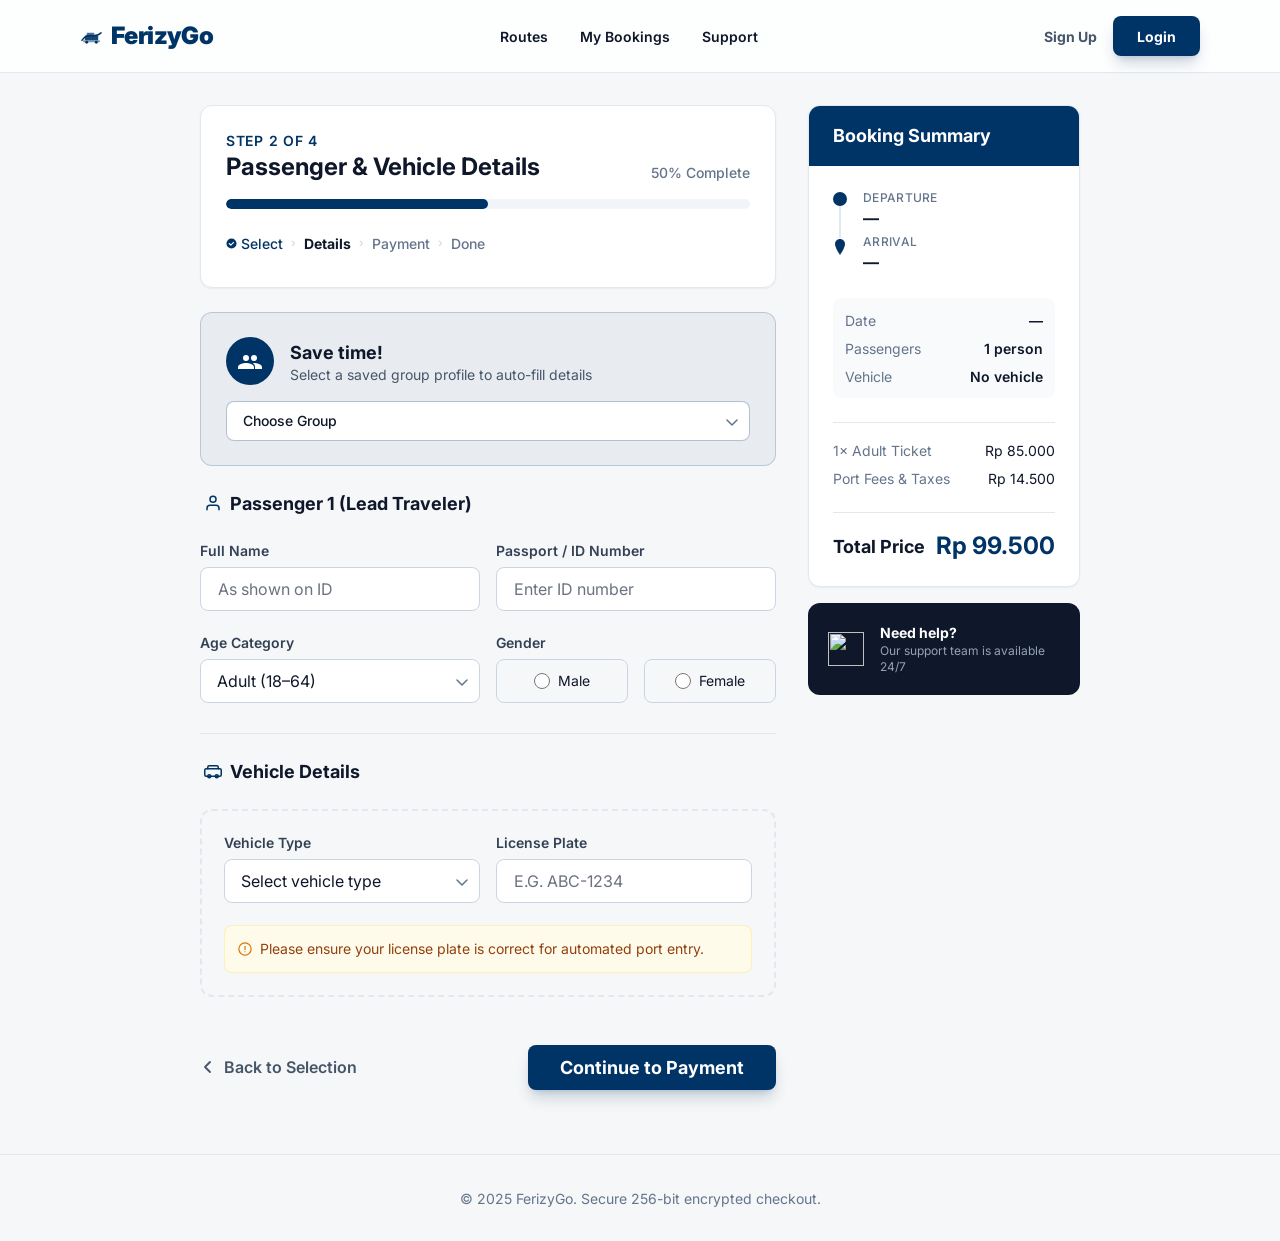
==== checkout.html @ 1c974bdd "update schedule page" ====
<!DOCTYPE html>
<html lang="en">
<head>
  <meta charset="UTF-8" />
  <meta name="viewport" content="width=device-width, initial-scale=1.0" />
  <title>Passenger & Vehicle Details — FerizyGo</title>
  <link href="https://fonts.googleapis.com/css2?family=Inter:wght@400;500;600;700;800;900&display=swap" rel="stylesheet" />
  <link rel="stylesheet" href="landing.css" />
  <link rel="stylesheet" href="checkout.css" />
</head>
<body class="co-body">

  <!-- ── Success overlay ──────────────────────────────────── -->
  <div class="co-success" id="successOverlay" hidden>
    <div class="co-success-content">
      <div class="co-success-icon">
        <svg width="36" height="36" viewBox="0 0 36 36" fill="none">
          <path d="M9 18l6 6 12-12" stroke="#16a34a" stroke-width="3" stroke-linecap="round" stroke-linejoin="round"/>
        </svg>
      </div>
      <h2 class="co-success-title">Details Saved!</h2>
      <p class="co-success-sub">Your passenger and vehicle details have been confirmed. Proceeding to payment...</p>
      <a href="landing.html" class="co-success-btn">Back to Home</a>
    </div>
  </div>

  <!-- ── Header ───────────────────────────────────────────── -->
  <header class="lp-header">
    <div class="lp-header-inner">
      <a href="landing.html" class="lp-logo">
        <svg width="23" height="25" viewBox="0 0 48 48" fill="none">
          <path d="M4 32 Q12 20 24 22 Q36 24 44 16" stroke="#003366" stroke-width="3" stroke-linecap="round" fill="none"/>
          <rect x="10" y="22" width="28" height="10" rx="2" fill="#003366" opacity="0.9"/>
          <rect x="14" y="16" width="16" height="8" rx="2" fill="#003366" opacity="0.7"/>
          <rect x="6" y="32" width="36" height="4" rx="2" fill="#003366" opacity="0.5"/>
          <circle cx="14" cy="36" r="3" fill="#003366"/>
          <circle cx="34" cy="36" r="3" fill="#003366"/>
        </svg>
        <span class="lp-logo-text">FerizyGo</span>
      </a>
      <nav>
        <ul class="lp-nav">
          <li><a href="#">Routes</a></li>
          <li><a href="#">My Bookings</a></li>
          <li><a href="#">Support</a></li>
        </ul>
      </nav>
      <div class="lp-header-actions">
        <a href="sign-up.html" class="lp-btn-ghost">Sign Up</a>
        <a href="sign-in.html" class="lp-btn-navy">Login</a>
      </div>
    </div>
  </header>

  <!-- ── Main ─────────────────────────────────────────────── -->
  <main class="co-main">
    <div class="co-grid">

      <!-- ── Left column ──────────────────────────────────── -->
      <div class="co-col-left">

        <!-- Progress tracker -->
        <div class="co-card">
          <div class="co-progress-head">
            <div>
              <div class="co-step-label">Step 2 of 4</div>
              <div class="co-step-title">Passenger &amp; Vehicle Details</div>
            </div>
            <div class="co-pct-label">50% Complete</div>
          </div>
          <div class="co-progress-bar">
            <div class="co-progress-fill"></div>
          </div>
          <div class="co-breadcrumbs">
            <span class="co-crumb-done">
              <svg viewBox="0 0 12 12" fill="none"><circle cx="6" cy="6" r="5.5" fill="#003366"/><path d="M3.5 6l1.8 1.8 3-3" stroke="white" stroke-width="1.2" stroke-linecap="round" stroke-linejoin="round"/></svg>
              Select
            </span>
            <span class="co-crumb-sep">›</span>
            <span class="co-crumb-active">Details</span>
            <span class="co-crumb-sep">›</span>
            <span class="co-crumb">Payment</span>
            <span class="co-crumb-sep">›</span>
            <span class="co-crumb">Done</span>
          </div>
        </div>

        <!-- Group profile shortcut -->
        <div class="co-group-card">
          <div class="co-group-header">
            <div class="co-group-icon">
              <svg width="24" height="16" viewBox="0 0 24 16" fill="none">
                <path d="M16 2a3 3 0 11-.001 6.001A3 3 0 0116 2zm-8 0a3 3 0 110 6 3 3 0 010-6zm0 8c-2.67 0-8 1.34-8 4v2h16v-2c0-2.66-5.33-4-8-4zm8 0c-.33 0-.71.02-1.12.07C16.12 11.28 17 12.26 17 14v2h7v-2c0-2.66-5.33-4-8-4z" fill="white"/>
              </svg>
            </div>
            <div>
              <div class="co-group-text-title">Save time!</div>
              <div class="co-group-text-sub">Select a saved group profile to auto-fill details</div>
            </div>
          </div>
          <div class="co-select-wrap">
            <select class="co-select" id="groupProfile">
              <option value="">Choose Group</option>
              <option value="family">Family Trip</option>
              <option value="business">Business Group</option>
            </select>
            <span class="co-select-arrow">
              <svg width="12" height="8" viewBox="0 0 12 8" fill="none"><path d="M1 1l5 5 5-5" stroke="#64748b" stroke-width="1.5" stroke-linecap="round" stroke-linejoin="round"/></svg>
            </span>
          </div>
        </div>

        <!-- Passenger form -->
        <div style="display:flex;flex-direction:column;gap:24px;">

          <!-- Section header -->
          <div class="co-section-head">
            <svg width="18" height="18" viewBox="0 0 24 24" fill="none" stroke="#003366" stroke-width="2" stroke-linecap="round" stroke-linejoin="round">
              <path d="M20 21v-2a4 4 0 00-4-4H8a4 4 0 00-4 4v2"/><circle cx="12" cy="7" r="4"/>
            </svg>
            <span class="co-section-title">Passenger 1 (Lead Traveler)</span>
          </div>

          <!-- Passenger fields 2-col -->
          <div class="co-field-grid">

            <div class="co-field">
              <label class="co-label" for="fullName">Full Name</label>
              <input type="text" id="fullName" class="co-input" placeholder="As shown on ID" autocomplete="name" />
              <span class="co-error" id="fullNameError"></span>
            </div>

            <div class="co-field">
              <label class="co-label" for="idNumber">Passport / ID Number</label>
              <input type="text" id="idNumber" class="co-input" placeholder="Enter ID number" autocomplete="off" />
              <span class="co-error" id="idNumberError"></span>
            </div>

            <div class="co-field">
              <label class="co-label" for="ageCategory">Age Category</label>
              <div class="co-select-wrap">
                <select id="ageCategory" class="co-input-select">
                  <option value="adult">Adult (18–64)</option>
                  <option value="senior">Senior (65+)</option>
                  <option value="child">Child (3–17)</option>
                  <option value="infant">Infant (0–2)</option>
                </select>
                <span class="co-select-arrow">
                  <svg width="12" height="8" viewBox="0 0 12 8" fill="none"><path d="M1 1l5 5 5-5" stroke="#64748b" stroke-width="1.5" stroke-linecap="round" stroke-linejoin="round"/></svg>
                </span>
              </div>
            </div>

            <div class="co-field">
              <label class="co-label">Gender</label>
              <div class="co-gender-opts" id="genderOpts">
                <label class="co-gender-opt">
                  <input type="radio" name="gender" value="male" />
                  Male
                </label>
                <label class="co-gender-opt">
                  <input type="radio" name="gender" value="female" />
                  Female
                </label>
              </div>
              <span class="co-error" id="genderError"></span>
            </div>

          </div>

          <!-- Separator -->
          <div class="co-separator"></div>

          <!-- Vehicle section header -->
          <div class="co-section-head">
            <svg width="18" height="16" viewBox="0 0 24 20" fill="none" stroke="#003366" stroke-width="2" stroke-linecap="round" stroke-linejoin="round">
              <rect x="1" y="7" width="22" height="10" rx="2"/><path d="M5 7V5a2 2 0 012-2h10a2 2 0 012 2v2"/><circle cx="7" cy="17" r="2"/><circle cx="17" cy="17" r="2"/>
            </svg>
            <span class="co-section-title">Vehicle Details</span>
          </div>

          <!-- Vehicle fields -->
          <div class="co-vehicle-box">
            <div class="co-field-grid">

              <div class="co-field">
                <label class="co-label" for="vehicleType">Vehicle Type</label>
                <div class="co-select-wrap">
                  <select id="vehicleType" class="co-input-select">
                    <option value="">Select vehicle type</option>
                    <option value="motorcycle">Motorcycle</option>
                    <option value="car">Standard Car (up to 5m)</option>
                    <option value="suv">Large Car / SUV (5–7m)</option>
                    <option value="bus">Bus / Minibus</option>
                    <option value="truck">Truck / Heavy Vehicle</option>
                  </select>
                  <span class="co-select-arrow">
                    <svg width="12" height="8" viewBox="0 0 12 8" fill="none"><path d="M1 1l5 5 5-5" stroke="#64748b" stroke-width="1.5" stroke-linecap="round" stroke-linejoin="round"/></svg>
                  </span>
                </div>
                <span class="co-error" id="vehicleTypeError"></span>
              </div>

              <div class="co-field">
                <label class="co-label" for="licensePlate">License Plate</label>
                <input type="text" id="licensePlate" class="co-input" placeholder="e.g. ABC-1234" autocomplete="off" style="text-transform:uppercase;" />
                <span class="co-error" id="licensePlateError"></span>
              </div>

            </div>

            <!-- Warning -->
            <div class="co-warning">
              <svg width="14" height="14" viewBox="0 0 16 16" fill="none">
                <circle cx="8" cy="8" r="7" stroke="#d97706" stroke-width="1.4"/>
                <path d="M8 5v3.5" stroke="#d97706" stroke-width="1.4" stroke-linecap="round"/>
                <circle cx="8" cy="11" r="0.6" fill="#d97706"/>
              </svg>
              Please ensure your license plate is correct for automated port entry.
            </div>
          </div>

        </div><!-- /passenger form -->

        <!-- Navigation -->
        <div class="co-form-nav">
          <button class="co-btn-back" onclick="history.back()">
            <svg width="16" height="16" viewBox="0 0 16 16" fill="none"><path d="M10 3L5 8l5 5" stroke="currentColor" stroke-width="1.8" stroke-linecap="round" stroke-linejoin="round"/></svg>
            Back to Selection
          </button>
          <button class="co-btn-continue" id="continueBtn">
            <span class="co-btn-text">Continue to Payment</span>
            <span class="co-btn-loader" hidden>
              <svg width="20" height="20" viewBox="0 0 20 20" fill="none">
                <circle cx="10" cy="10" r="8" stroke="rgba(255,255,255,0.4)" stroke-width="2.5"/>
                <path d="M10 2a8 8 0 018 8" stroke="white" stroke-width="2.5" stroke-linecap="round"/>
              </svg>
            </span>
          </button>
        </div>

      </div><!-- /co-col-left -->

      <!-- ── Right column — sidebar ────────────────────────── -->
      <div class="co-col-right">
        <div class="co-sidebar">

          <!-- Booking summary card -->
          <div class="co-summary-card">
            <div class="co-summary-header">
              <div class="co-summary-header-title">Booking Summary</div>
            </div>
            <div class="co-summary-body">

              <!-- Route -->
              <div class="co-route">
                <div class="co-route-icons">
                  <div class="co-route-dot"></div>
                  <div class="co-route-line"></div>
                  <div class="co-route-pin">
                    <svg width="12" height="16" viewBox="0 0 12 16" fill="none"><path d="M6 0C3.24 0 1 2.24 1 5c0 3.75 5 11 5 11s5-7.25 5-11c0-2.76-2.24-5-5-5z" fill="#003366"/></svg>
                  </div>
                </div>
                <div class="co-route-labels">
                  <div>
                    <div class="co-route-sub">Departure</div>
                    <div class="co-route-port" id="summaryFrom">—</div>
                  </div>
                  <div>
                    <div class="co-route-sub">Arrival</div>
                    <div class="co-route-port" id="summaryTo">—</div>
                  </div>
                </div>
              </div>

              <!-- Trip info box -->
              <div class="co-trip-box">
                <div class="co-trip-row">
                  <span class="co-trip-key">Date</span>
                  <span class="co-trip-val" id="summaryDate">—</span>
                </div>
                <div class="co-trip-row">
                  <span class="co-trip-key">Passengers</span>
                  <span class="co-trip-val" id="summaryPassengers">—</span>
                </div>
                <div class="co-trip-row">
                  <span class="co-trip-key">Vehicle</span>
                  <span class="co-trip-val" id="summaryVehicle">—</span>
                </div>
              </div>

              <!-- Price breakdown -->
              <div class="co-price-list">
                <div class="co-price-row">
                  <span class="co-price-label" id="pricePassengerLabel">1× Adult Ticket</span>
                  <span class="co-price-val" id="pricePassenger">Rp 0</span>
                </div>
                <div class="co-price-row" id="priceVehicleRow">
                  <span class="co-price-label" id="priceVehicleLabel">1× Vehicle</span>
                  <span class="co-price-val" id="priceVehicle">Rp 0</span>
                </div>
                <div class="co-price-row">
                  <span class="co-price-label">Port Fees &amp; Taxes</span>
                  <span class="co-price-val" id="priceFees">Rp 0</span>
                </div>
              </div>

              <!-- Total -->
              <div class="co-total-row">
                <span class="co-total-label">Total Price</span>
                <span class="co-total-val" id="priceTotal">Rp 0</span>
              </div>

            </div>
          </div>

          <!-- Help card -->
          <div class="co-help-card">
            <div class="co-help-icon">
              <img src="https://www.figma.com/api/mcp/asset/12f66d35-cb3d-4887-a9d9-c16580f88f17" alt="" />
            </div>
            <div>
              <div class="co-help-title">Need help?</div>
              <div class="co-help-sub">Our support team is available 24/7</div>
            </div>
          </div>

        </div>
      </div><!-- /co-col-right -->

    </div><!-- /co-grid -->
  </main>

  <!-- ── Footer ───────────────────────────────────────────── -->
  <footer class="co-footer">
    © 2025 FerizyGo. Secure 256-bit encrypted checkout.
  </footer>

  <script src="checkout.js"></script>
</body>
</html>
---- landing.css ----
/* ── Landing Page Styles ─────────────────────────────────── */
/* Uses lp- prefix to avoid conflicts with styles.css        */

:root {
  --lp-navy:       #003366;
  --lp-dark:       #0f172a;
  --lp-mid:        #1e293b;
  --lp-text:       #0f172a;
  --lp-muted:      #64748b;
  --lp-light:      #cbd5e1;
  --lp-slate:      #475569;
  --lp-accent:     #60a5fa;
  --lp-bg:         #f5f7fa;
  --lp-card-bg:    #f8fafc;
  --lp-border:     #e2e8f0;
  --lp-border-lt:  #f1f5f9;
  --lp-r-sm:       8px;
  --lp-r-md:       12px;
  --lp-r-lg:       16px;
}

*, *::before, *::after { box-sizing: border-box; margin: 0; padding: 0; }

.lp-body {
  font-family: 'Inter', 'Segoe UI', system-ui, sans-serif;
  background: var(--lp-bg);
  color: var(--lp-text);
  line-height: 1.5;
}

/* ── Header ──────────────────────────────────────────────── */
.lp-header {
  position: sticky;
  top: 0;
  z-index: 50;
  backdrop-filter: blur(6px);
  -webkit-backdrop-filter: blur(6px);
  background: rgba(255, 255, 255, 0.82);
  border-bottom: 1px solid var(--lp-border);
  padding: 16px 80px;
}

.lp-header-inner {
  max-width: 1280px;
  margin: 0 auto;
  display: flex;
  align-items: center;
  justify-content: space-between;
}

.lp-logo {
  display: flex;
  align-items: center;
  gap: 8px;
  text-decoration: none;
}

.lp-logo-text {
  font-size: 1.5rem;
  font-weight: 900;
  color: var(--lp-navy);
  letter-spacing: -0.6px;
}

.lp-nav {
  display: flex;
  gap: 32px;
  list-style: none;
}

.lp-nav a {
  font-size: 0.875rem;
  font-weight: 600;
  color: var(--lp-text);
  text-decoration: none;
  transition: color 0.2s;
}

.lp-nav a:hover { color: var(--lp-navy); }

.lp-header-actions {
  display: flex;
  align-items: center;
  gap: 16px;
}

.lp-btn-ghost {
  font-size: 0.875rem;
  font-weight: 700;
  color: var(--lp-slate);
  text-decoration: none;
  background: none;
  border: none;
  cursor: pointer;
  padding: 0;
  font-family: inherit;
}

.lp-btn-navy {
  background: var(--lp-navy);
  color: white;
  font-size: 0.875rem;
  font-weight: 700;
  padding: 9.5px 24px;
  border-radius: var(--lp-r-sm);
  text-decoration: none;
  border: none;
  cursor: pointer;
  font-family: inherit;
  box-shadow: 0 10px 15px -3px rgba(0,51,102,0.2), 0 4px 6px -4px rgba(0,51,102,0.2);
  transition: opacity 0.2s;
}

.lp-btn-navy:hover { opacity: 0.9; }

/* ── Hero ────────────────────────────────────────────────── */
.lp-hero {
  position: relative;
  height: 600px;
  display: flex;
  align-items: center;
  justify-content: center;
  overflow: hidden;
}

.lp-hero-bg {
  position: absolute;
  inset: 0;
  background-size: cover;
  background-position: center 30%;
}

.lp-hero-overlay {
  position: absolute;
  inset: 0;
  background: linear-gradient(to bottom, rgba(0,51,102,0.4), rgba(0,0,0,0.62));
}

.lp-hero-content {
  position: relative;
  z-index: 1;
  text-align: center;
  max-width: 896px;
  padding: 0 24px;
  display: flex;
  flex-direction: column;
  align-items: center;
  gap: 24px;
}

.lp-hero-title {
  font-size: 4.5rem;
  font-weight: 900;
  color: white;
  letter-spacing: -1.8px;
  line-height: 1;
}

.lp-hero-title .lp-accent { color: var(--lp-accent); }

.lp-hero-sub {
  font-size: 1.25rem;
  font-weight: 500;
  color: #e2e8f0;
  line-height: 1.4;
  max-width: 672px;
}

/* ── Booking Widget ──────────────────────────────────────── */
.lp-booking-section {
  position: relative;
  z-index: 20;
  margin-top: -96px;
  padding: 0 64px;
}

.lp-booking-card {
  background: white;
  border: 1px solid var(--lp-border-lt);
  border-radius: var(--lp-r-lg);
  box-shadow: 0 25px 50px -12px rgba(0,0,0,0.25);
  padding: 33px;
  max-width: 1152px;
  margin: 0 auto;
}

.lp-booking-fields {
  display: grid;
  grid-template-columns: repeat(5, 1fr);
  gap: 16px;
  align-items: end;
}

.lp-bfield-label {
  display: flex;
  align-items: center;
  gap: 4px;
  margin-bottom: 8px;
  color: var(--lp-muted);
}

.lp-bfield-label span {
  font-size: 0.75rem;
  font-weight: 700;
  letter-spacing: 0.6px;
  text-transform: uppercase;
}

.lp-bfield-wrap { position: relative; }

.lp-bfield-select,
.lp-bfield-date {
  width: 100%;
  height: 48px;
  padding: 0 36px 0 12px;
  background: var(--lp-card-bg);
  border: 1px solid var(--lp-border);
  border-radius: var(--lp-r-md);
  font-size: 0.875rem;
  font-weight: 500;
  font-family: inherit;
  color: var(--lp-text);
  appearance: none;
  -webkit-appearance: none;
  cursor: pointer;
  outline: none;
  transition: border-color 0.2s, box-shadow 0.2s;
}

.lp-bfield-date {
  padding-right: 12px;
}

.lp-bfield-select:focus,
.lp-bfield-date:focus {
  border-color: var(--lp-navy);
  box-shadow: 0 0 0 3px rgba(0,51,102,0.1);
}

.lp-bfield-arrow {
  position: absolute;
  right: 10px;
  top: 50%;
  transform: translateY(-50%);
  pointer-events: none;
  color: var(--lp-muted);
  display: flex;
}

.lp-bfield-col-btn {
  display: flex;
  flex-direction: column;
  justify-content: flex-end;
}

.lp-search-btn {
  width: 100%;
  height: 48px;
  background: var(--lp-navy);
  color: white;
  font-size: 1rem;
  font-weight: 700;
  font-family: inherit;
  border: none;
  border-radius: var(--lp-r-md);
  cursor: pointer;
  display: flex;
  align-items: center;
  justify-content: center;
  gap: 8px;
  box-shadow: 0 10px 15px -3px rgba(0,51,102,0.2), 0 4px 6px -4px rgba(0,51,102,0.2);
  transition: opacity 0.2s;
}

.lp-search-btn:hover { opacity: 0.9; }

.lp-vehicle-row {
  border-top: 1px solid var(--lp-border-lt);
  margin-top: 16px;
  padding-top: 17px;
  display: flex;
  align-items: center;
  gap: 24px;
  flex-wrap: wrap;
}

.lp-vehicle-chk {
  display: flex;
  align-items: center;
  gap: 8px;
  cursor: pointer;
  font-size: 0.875rem;
  font-weight: 500;
  color: var(--lp-slate);
  user-select: none;
}

.lp-vehicle-chk input[type="checkbox"] {
  width: 16px; height: 16px;
  border: 1px solid #cbd5e1;
  border-radius: 4px;
  cursor: pointer;
  accent-color: var(--lp-navy);
}

.lp-vehicle-types {
  display: flex;
  gap: 16px;
}

.lp-vtype {
  display: flex;
  align-items: center;
  gap: 4px;
  font-size: 0.75rem;
  color: #94a3b8;
  cursor: pointer;
  padding: 2px 0;
}

.lp-vtype input[type="radio"] { accent-color: var(--lp-navy); }

/* ── Features ────────────────────────────────────────────── */
.lp-features {
  padding: 80px 24px;
  padding-top: 140px;
  background: var(--lp-bg);
}

.lp-features-inner {
  max-width: 1280px;
  margin: 0 auto;
  display: grid;
  grid-template-columns: repeat(3, 1fr);
  gap: 48px;
}

.lp-feature {
  display: flex;
  flex-direction: column;
  align-items: center;
  gap: 16px;
  text-align: center;
}

.lp-feature-icon {
  width: 64px; height: 64px;
  background: #eff6ff;
  border-radius: 50%;
  display: flex;
  align-items: center;
  justify-content: center;
  flex-shrink: 0;
  color: var(--lp-navy);
}

.lp-feature-title {
  font-size: 1.25rem;
  font-weight: 700;
  color: var(--lp-text);
}

.lp-feature-desc {
  font-size: 1rem;
  color: var(--lp-muted);
  line-height: 1.625;
  max-width: 380px;
}

/* ── Popular Routes ──────────────────────────────────────── */
.lp-routes {
  padding: 0 24px 96px;
  background: var(--lp-bg);
}

.lp-routes-inner {
  max-width: 1280px;
  margin: 0 auto;
}

.lp-section-head {
  display: flex;
  align-items: flex-end;
  justify-content: space-between;
  margin-bottom: 40px;
}

.lp-section-title {
  font-size: 1.875rem;
  font-weight: 900;
  color: var(--lp-text);
  letter-spacing: -0.75px;
  margin-bottom: 8px;
}

.lp-section-sub {
  font-size: 1rem;
  color: var(--lp-muted);
}

.lp-view-all {
  font-size: 0.875rem;
  font-weight: 700;
  color: var(--lp-navy);
  text-decoration: none;
  display: flex;
  align-items: center;
  gap: 4px;
  white-space: nowrap;
  margin-bottom: 2px;
}

.lp-routes-grid {
  display: grid;
  grid-template-columns: repeat(4, 1fr);
  gap: 24px;
}

.lp-route-card {
  cursor: pointer;
  text-decoration: none;
  color: inherit;
  display: block;
}

.lp-route-card:hover .lp-route-img img {
  transform: scale(1.04);
}

.lp-route-img {
  position: relative;
  height: 256px;
  border-radius: var(--lp-r-lg);
  overflow: hidden;
  margin-bottom: 16px;
}

.lp-route-img img {
  width: 100%;
  height: 113%;
  object-fit: cover;
  object-position: center;
  margin-top: -6.5%;
  display: block;
  transition: transform 0.3s ease;
}

.lp-route-badge {
  position: absolute;
  top: 16px; left: 16px;
  background: rgba(255, 255, 255, 0.9);
  backdrop-filter: blur(4px);
  -webkit-backdrop-filter: blur(4px);
  padding: 4px 12px;
  border-radius: 9999px;
  font-size: 0.75rem;
  font-weight: 700;
  color: var(--lp-navy);
  white-space: nowrap;
}

.lp-route-name {
  font-size: 1.125rem;
  font-weight: 700;
  color: var(--lp-text);
  margin-bottom: 4px;
}

.lp-route-meta {
  font-size: 0.875rem;
  color: var(--lp-muted);
}

/* ── Footer ──────────────────────────────────────────────── */
.lp-footer {
  background: var(--lp-dark);
  border-top: 1px solid var(--lp-mid);
  padding: 49px 24px 0;
}

.lp-footer-inner {
  max-width: 1280px;
  margin: 0 auto;
  display: grid;
  grid-template-columns: repeat(4, 1fr);
  gap: 36px;
  padding-bottom: 48px;
}

.lp-footer-brand { }

.lp-footer-logo {
  display: flex;
  align-items: center;
  gap: 8px;
  margin-bottom: 15px;
  text-decoration: none;
}

.lp-footer-logo-text {
  font-size: 1.5rem;
  font-weight: 900;
  color: #f8fafc;
  letter-spacing: -0.6px;
}

.lp-footer-desc {
  font-size: 0.875rem;
  color: var(--lp-light);
  line-height: 1.625;
}

.lp-footer-col-title {
  font-size: 1rem;
  font-weight: 700;
  color: white;
  margin-bottom: 16px;
}

.lp-footer-links {
  list-style: none;
  display: flex;
  flex-direction: column;
  gap: 8px;
}

.lp-footer-links a {
  font-size: 0.875rem;
  color: var(--lp-light);
  text-decoration: none;
  transition: color 0.2s;
}

.lp-footer-links a:hover { color: white; }

.lp-newsletter-sub {
  font-size: 0.75rem;
  color: var(--lp-light);
  margin-bottom: 16px;
  line-height: 1.3;
}

.lp-newsletter-form {
  display: flex;
  gap: 8px;
}

.lp-newsletter-input {
  flex: 1;
  height: 40px;
  padding: 0 16px;
  background: var(--lp-mid);
  border: none;
  border-radius: var(--lp-r-sm);
  font-size: 0.875rem;
  font-family: inherit;
  color: #9ca3af;
  outline: none;
}

.lp-newsletter-input::placeholder { color: #6b7280; }

.lp-newsletter-btn {
  height: 40px;
  padding: 0 16px;
  background: var(--lp-navy);
  color: white;
  font-size: 0.875rem;
  font-weight: 700;
  font-family: inherit;
  border: none;
  border-radius: var(--lp-r-sm);
  cursor: pointer;
  white-space: nowrap;
  transition: opacity 0.2s;
}

.lp-newsletter-btn:hover { opacity: 0.9; }

.lp-footer-bottom {
  max-width: 1280px;
  margin: 0 auto;
  width: 100%;
  border-top: 1px solid var(--lp-mid);
  padding: 33px 0 48px;
  display: flex;
  justify-content: space-between;
  align-items: center;
}

.lp-footer-copy {
  font-size: 0.75rem;
  color: var(--lp-light);
}

.lp-footer-legal {
  display: flex;
  gap: 24px;
}

.lp-footer-legal a {
  font-size: 0.75rem;
  color: var(--lp-light);
  text-decoration: none;
  transition: color 0.2s;
}

.lp-footer-legal a:hover { color: white; }

/* ── Search Routes Detail page ───────────────────────────── */
.lp-detail-main {
  padding: 40px 24px 80px;
  background: var(--lp-bg);
}

.lp-detail-hero {
  max-width: 1280px;
  margin: 0 auto;
}

.lp-detail-inner {
  display: flex;
  flex-direction: column;
  gap: 24px;
}

.lp-detail-headline {
  max-width: 720px;
}

.lp-detail-layout {
  display: grid;
  grid-template-columns: 320px minmax(0, 1fr);
  gap: 24px;
  align-items: flex-start;
}

.lp-detail-summary {
  background: white;
  border-radius: var(--lp-r-lg);
  border: 1px solid var(--lp-border);
  padding: 20px 20px 16px;
}

.lp-detail-summary-title {
  font-size: 1rem;
  font-weight: 700;
  color: var(--lp-text);
  margin-bottom: 10px;
}

.lp-detail-summary-body {
  display: flex;
  flex-direction: column;
  gap: 8px;
  margin-bottom: 16px;
}

.lp-detail-row {
  display: flex;
  justify-content: space-between;
  font-size: 0.9rem;
}

.lp-detail-label {
  color: var(--lp-muted);
}

.lp-detail-value {
  font-weight: 600;
  color: var(--lp-text);
}

.lp-detail-edit {
  width: 100%;
  margin-top: 4px;
}

.lp-detail-schedules {
  background: white;
  border-radius: var(--lp-r-lg);
  border: 1px solid var(--lp-border);
  padding: 20px 20px 16px;
}

.lp-detail-schedules-head {
  margin-bottom: 16px;
}

.lp-detail-schedules-title {
  font-size: 1rem;
  font-weight: 700;
  color: var(--lp-text);
}

.lp-detail-schedules-sub {
  font-size: 0.85rem;
  color: var(--lp-muted);
}

.lp-detail-schedule-card {
  border-radius: var(--lp-r-md);
  border: 1px solid var(--lp-border-lt);
  padding: 14px 14px 12px;
  margin-bottom: 10px;
}

.lp-detail-schedule-main {
  display: flex;
  justify-content: space-between;
  gap: 16px;
  align-items: center;
}

.lp-detail-time-row {
  display: flex;
  align-items: center;
  gap: 6px;
  margin-bottom: 4px;
}

.lp-detail-time {
  font-size: 1rem;
  font-weight: 700;
  color: var(--lp-text);
}

.lp-detail-arrow {
  font-size: 0.9rem;
  color: var(--lp-muted);
}

.lp-detail-route-line {
  font-size: 0.9rem;
  font-weight: 600;
  color: var(--lp-text);
}

.lp-detail-meta {
  font-size: 0.8rem;
  color: var(--lp-muted);
}

.lp-detail-price-block {
  text-align: right;
  display: flex;
  flex-direction: column;
  align-items: flex-end;
  gap: 4px;
}

.lp-detail-price {
  font-size: 0.95rem;
  font-weight: 700;
  color: var(--lp-text);
}

.lp-detail-choose {
  height: 32px;
  padding-inline: 16px;
  font-size: 0.85rem;
  box-shadow: none;
}

/* ── Auth Modals ──────────────────────────────────────────── */
.lp-auth-overlay {
  position: fixed;
  inset: 0;
  background: rgba(15, 23, 42, 0.45);
  display: none;
  align-items: center;
  justify-content: center;
  padding: 24px;
  z-index: 60;
}

.lp-auth-overlay.is-open {
  display: flex;
}

.lp-auth-dialog {
  background: white;
  border-radius: var(--lp-r-lg);
  box-shadow: 0 25px 50px -12px rgba(0, 0, 0, 0.35);
  max-width: 420px;
  width: 100%;
  padding: 28px 28px 24px;
  min-height: 320px;
  position: relative;
}

.lp-auth-title {
  font-size: 1.4rem;
  font-weight: 800;
  color: var(--lp-text);
  margin-bottom: 4px;
}

.lp-auth-sub {
  font-size: 0.9rem;
  color: var(--lp-muted);
  margin-bottom: 18px;
}

.lp-auth-form {
  display: flex;
  flex-direction: column;
  gap: 14px;
  margin-bottom: 12px;
}

.lp-auth-field {
  display: flex;
  flex-direction: column;
  gap: 4px;
}

.lp-auth-label {
  font-size: 0.8rem;
  font-weight: 600;
  color: var(--lp-text);
}

.lp-auth-field input {
  height: 40px;
  border-radius: var(--lp-r-sm);
  border: 1px solid var(--lp-border);
  padding: 0 12px;
  font-family: inherit;
  font-size: 0.9rem;
  outline: none;
  transition: border-color 0.2s, box-shadow 0.2s;
}

.lp-auth-field input:focus {
  border-color: var(--lp-navy);
  box-shadow: 0 0 0 3px rgba(0,51,102,0.1);
}

.lp-auth-btn {
  margin-top: 4px;
}

.lp-auth-footnote {
  font-size: 0.8rem;
  color: var(--lp-muted);
}

.lp-auth-link {
  border: none;
  background: none;
  padding: 0;
  font-size: 0.8rem;
  font-weight: 600;
  color: var(--lp-navy);
  cursor: pointer;
}

.lp-auth-close {
  position: absolute;
  top: 12px;
  right: 14px;
  border: none;
  background: none;
  font-size: 1.2rem;
  line-height: 1;
  cursor: pointer;
  color: var(--lp-muted);
}

.lp-auth-close:hover {
  color: var(--lp-text);
}

/* ── Responsive ──────────────────────────────────────────── */
@media (max-width: 1100px) {
  .lp-booking-fields {
    grid-template-columns: repeat(2, 1fr);
  }
  .lp-bfield-col-btn {
    grid-column: span 2;
  }
  .lp-routes-grid {
    grid-template-columns: repeat(2, 1fr);
  }
  .lp-footer-inner {
    grid-template-columns: repeat(2, 1fr);
  }
}

@media (max-width: 768px) {
  .lp-header { padding: 14px 20px; }
  .lp-nav { display: none; }
  .lp-hero-title { font-size: 2.4rem; letter-spacing: -0.8px; }
  .lp-hero-sub { font-size: 1rem; }
  .lp-booking-section { padding: 0 16px; margin-top: -60px; }
  .lp-booking-fields { grid-template-columns: 1fr; }
  .lp-bfield-col-btn { grid-column: 1; }
  .lp-features-inner { grid-template-columns: 1fr; }
  .lp-features { padding-top: 200px; }
  .lp-routes-grid { grid-template-columns: 1fr; }
  .lp-footer-inner { grid-template-columns: 1fr; }
  .lp-footer { padding: 40px 20px 0; }
  .lp-footer-bottom { padding: 24px 0 40px; }
  .lp-auth-dialog { max-width: 100%; }
}

@media (max-width: 480px) {
  .lp-hero-title { font-size: 1.9rem; }
  .lp-section-title { font-size: 1.5rem; }
}
---- checkout.css ----
/* ── Checkout Page ───────────────────────────────────────── */
/* Prefix: .co- to avoid conflicts with styles.css / auth.css */

*, *::before, *::after { box-sizing: border-box; margin: 0; padding: 0; }
[hidden] { display: none !important; }

.co-body {
  font-family: 'Inter', 'Segoe UI', system-ui, sans-serif;
  background: #f5f7f8;
  color: #0f172a;
  line-height: 1.5;
  min-height: 100vh;
}


/* ── Main content ────────────────────────────────────────── */
.co-main {
  max-width: 1200px;
  margin: 0 auto;
  padding: 32px 160px 64px;
}

/* 3-column grid: left takes 2, right takes 1 */
.co-grid {
  display: grid;
  grid-template-columns: 1fr 1fr 1fr;
  gap: 32px;
  align-items: start;
}

.co-col-left  { grid-column: 1 / span 2; display: flex; flex-direction: column; gap: 24px; }
.co-col-right { grid-column: 3; }

/* ── Cards ───────────────────────────────────────────────── */
.co-card {
  background: white;
  border: 1px solid #e2e8f0;
  border-radius: 12px;
  box-shadow: 0 1px 2px rgba(0,0,0,0.05);
  padding: 25px;
  width: 100%;
}

/* ── Progress tracker ────────────────────────────────────── */
.co-progress-head {
  display: flex;
  align-items: flex-end;
  justify-content: space-between;
  margin-bottom: 16px;
}

.co-step-label {
  font-size: 0.875rem;
  font-weight: 600;
  color: #003366;
  letter-spacing: 0.7px;
  text-transform: uppercase;
  line-height: 1.43;
}

.co-step-title {
  font-size: 1.5rem;
  font-weight: 700;
  color: #0f172a;
  line-height: 1.33;
}

.co-pct-label {
  font-size: 0.875rem;
  font-weight: 500;
  color: #64748b;
}

.co-progress-bar {
  background: #f1f5f9;
  height: 10px;
  border-radius: 9999px;
  overflow: hidden;
  margin-bottom: 16px;
}

.co-progress-fill {
  height: 100%;
  background: #003366;
  width: 50%;
  border-radius: 9999px;
  transition: width 0.4s ease;
}

.co-breadcrumbs {
  display: flex;
  align-items: center;
  gap: 8px;
  padding: 8px 0;
  overflow: hidden;
}

.co-crumb {
  font-size: 0.875rem;
  font-weight: 500;
  color: #64748b;
  white-space: nowrap;
}

.co-crumb-done {
  font-size: 0.875rem;
  font-weight: 500;
  color: #003366;
  display: flex;
  align-items: center;
  gap: 4px;
  white-space: nowrap;
}

.co-crumb-done svg { width: 11px; height: 11px; flex-shrink: 0; }

.co-crumb-active {
  font-size: 0.875rem;
  font-weight: 700;
  color: #0f172a;
  white-space: nowrap;
}

.co-crumb-sep {
  color: #cbd5e1;
  font-size: 0.75rem;
  flex-shrink: 0;
}

/* ── Group shortcut ──────────────────────────────────────── */
.co-group-card {
  background: rgba(0,51,102,0.05);
  border: 1px solid rgba(0,51,102,0.2);
  border-radius: 12px;
  padding: 24px 25px;
  display: flex;
  flex-direction: column;
  gap: 16px;
}

.co-group-header {
  display: flex;
  align-items: flex-end;
  gap: 16px;
}

.co-group-icon {
  width: 48px;
  height: 48px;
  background: #003366;
  border-radius: 50%;
  display: flex;
  align-items: center;
  justify-content: center;
  flex-shrink: 0;
  color: white;
}

.co-group-text-title {
  font-size: 1.125rem;
  font-weight: 700;
  color: #0f172a;
  line-height: 1.25;
}

.co-group-text-sub {
  font-size: 0.875rem;
  color: #475569;
  line-height: 1.43;
}

.co-select-wrap {
  position: relative;
}

.co-select {
  width: 100%;
  height: 40px;
  background: white;
  border: 1px solid rgba(0,51,102,0.3);
  border-radius: 8px;
  padding: 0 40px 0 16px;
  font-size: 0.875rem;
  font-weight: 500;
  color: #0f172a;
  font-family: inherit;
  appearance: none;
  cursor: pointer;
  outline: none;
  transition: border-color 0.15s;
}

.co-select:focus { border-color: #003366; box-shadow: 0 0 0 3px rgba(0,51,102,0.1); }

.co-select-arrow {
  position: absolute;
  right: 12px;
  top: 50%;
  transform: translateY(-50%);
  pointer-events: none;
  color: #64748b;
}

/* ── Section headings ────────────────────────────────────── */
.co-section-head {
  display: flex;
  align-items: center;
  gap: 8px;
  padding: 0 4px;
}

.co-section-head svg { flex-shrink: 0; color: #003366; }

.co-section-title {
  font-size: 1.125rem;
  font-weight: 700;
  color: #0f172a;
}

/* ── Field grid ──────────────────────────────────────────── */
.co-field-grid {
  display: grid;
  grid-template-columns: 1fr 1fr;
  gap: 16px;
}

.co-field {
  display: flex;
  flex-direction: column;
  gap: 6px;
}

.co-label {
  font-size: 0.875rem;
  font-weight: 600;
  color: #334155;
  line-height: 1.43;
}

.co-input {
  width: 100%;
  height: 44px;
  background: white;
  border: 1px solid #cbd5e1;
  border-radius: 8px;
  padding: 12px 17px;
  font-size: 1rem;
  font-family: inherit;
  color: #0f172a;
  outline: none;
  transition: border-color 0.15s, box-shadow 0.15s;
}

.co-input::placeholder { color: #6b7280; }

.co-input:focus {
  border-color: #003366;
  box-shadow: 0 0 0 3px rgba(0,51,102,0.1);
}

.co-input.is-invalid { border-color: #ef4444; background: #fef2f2; }
.co-input.is-valid   { border-color: #22c55e; }

/* styled select (same height as input) */
.co-input-select {
  width: 100%;
  height: 44px;
  background: white;
  border: 1px solid #cbd5e1;
  border-radius: 8px;
  padding: 0 40px 0 16px;
  font-size: 1rem;
  font-family: inherit;
  color: #0f172a;
  appearance: none;
  cursor: pointer;
  outline: none;
  transition: border-color 0.15s, box-shadow 0.15s;
}

.co-input-select:focus {
  border-color: #003366;
  box-shadow: 0 0 0 3px rgba(0,51,102,0.1);
}

.co-input-select.is-invalid { border-color: #ef4444; background: #fef2f2; }
.co-input-select.is-valid   { border-color: #22c55e; }

/* ── Gender radio group ──────────────────────────────────── */
.co-gender-opts {
  display: flex;
  gap: 16px;
  height: 44px;
}

.co-gender-opt {
  flex: 1;
  display: flex;
  align-items: center;
  justify-content: center;
  gap: 8px;
  border: 1px solid #cbd5e1;
  border-radius: 8px;
  cursor: pointer;
  padding: 4px;
  transition: border-color 0.15s, background 0.15s;
  font-size: 0.875rem;
  color: #0f172a;
  user-select: none;
}

.co-gender-opt:has(input:checked) {
  border-color: #003366;
  background: rgba(0,51,102,0.04);
}

.co-gender-opt input[type="radio"] {
  width: 16px;
  height: 16px;
  accent-color: #003366;
  cursor: pointer;
}

/* ── Error messages ──────────────────────────────────────── */
.co-error {
  font-size: 0.75rem;
  color: #ef4444;
  font-weight: 500;
  min-height: 0;
}

/* ── Separator ───────────────────────────────────────────── */
.co-separator {
  height: 1px;
  background: #e2e8f0;
  width: 100%;
}

/* ── Vehicle section ─────────────────────────────────────── */
.co-vehicle-box {
  border: 2px dashed #e2e8f0;
  border-radius: 12px;
  padding: 22px;
  display: flex;
  flex-direction: column;
  gap: 16px;
}

.co-warning {
  background: #fffbeb;
  border: 1px solid rgba(253,230,138,0.5);
  border-radius: 8px;
  padding: 13px;
  display: flex;
  align-items: center;
  gap: 8px;
  font-size: 0.875rem;
  color: #92400e;
  line-height: 1.43;
}

.co-warning svg { flex-shrink: 0; }

/* ── Form actions ────────────────────────────────────────── */
.co-form-nav {
  display: flex;
  align-items: center;
  justify-content: space-between;
  padding-top: 24px;
}

.co-btn-back {
  display: flex;
  align-items: center;
  gap: 8px;
  background: none;
  border: none;
  cursor: pointer;
  font-size: 1rem;
  font-weight: 600;
  color: #475569;
  font-family: inherit;
  transition: color 0.15s;
  padding: 0;
}

.co-btn-back:hover { color: #003366; }

.co-btn-continue {
  background: #003366;
  color: white;
  border: none;
  border-radius: 8px;
  padding: 12px 32px;
  font-size: 1.125rem;
  font-weight: 700;
  font-family: inherit;
  cursor: pointer;
  box-shadow: 0 10px 15px -3px rgba(0,51,102,0.2), 0 4px 6px -4px rgba(0,51,102,0.2);
  display: flex;
  align-items: center;
  justify-content: center;
  gap: 8px;
  transition: opacity 0.2s;
  min-width: 200px;
}

.co-btn-continue:hover:not(:disabled) { opacity: 0.9; }
.co-btn-continue:disabled { opacity: 0.6; cursor: not-allowed; }

.co-btn-loader svg {
  animation: co-spin 0.8s linear infinite;
}

@keyframes co-spin { to { transform: rotate(360deg); } }

/* ── Sidebar summary ─────────────────────────────────────── */
.co-sidebar {
  position: sticky;
  top: 88px;
  display: flex;
  flex-direction: column;
  gap: 16px;
}

.co-summary-card {
  background: white;
  border: 1px solid #e2e8f0;
  border-radius: 12px;
  box-shadow: 0 1px 2px rgba(0,0,0,0.05);
  overflow: hidden;
}

.co-summary-header {
  background: #003366;
  padding: 16px 24px;
}

.co-summary-header-title {
  font-size: 1.125rem;
  font-weight: 700;
  color: white;
  line-height: 1.56;
}

.co-summary-body {
  padding: 24px;
  display: flex;
  flex-direction: column;
  gap: 24px;
}

/* Route (departure → arrival with vertical connector) */
.co-route {
  display: flex;
  gap: 16px;
  align-items: flex-start;
}

.co-route-icons {
  display: flex;
  flex-direction: column;
  align-items: center;
  gap: 0;
  padding-top: 2px;
  flex-shrink: 0;
}

.co-route-dot {
  width: 14px;
  height: 14px;
  background: #003366;
  border-radius: 50%;
  flex-shrink: 0;
}

.co-route-line {
  width: 2px;
  height: 32px;
  background: #e2e8f0;
  flex-shrink: 0;
}

.co-route-pin {
  width: 14px;
  height: 18px;
  color: #003366;
  flex-shrink: 0;
  display: flex;
  align-items: center;
  justify-content: center;
}

.co-route-labels {
  flex: 1;
  display: flex;
  flex-direction: column;
  justify-content: space-between;
  min-height: 84px;
}

.co-route-sub {
  font-size: 0.75rem;
  font-weight: 500;
  color: #64748b;
  letter-spacing: 0.3px;
  text-transform: uppercase;
  line-height: 1.33;
}

.co-route-port {
  font-size: 1rem;
  font-weight: 700;
  color: #0f172a;
  line-height: 1.5;
}

/* Trip info box */
.co-trip-box {
  background: #f8fafc;
  border-radius: 8px;
  padding: 12px;
  display: flex;
  flex-direction: column;
  gap: 8px;
}

.co-trip-row {
  display: flex;
  align-items: center;
  justify-content: space-between;
  height: 20px;
}

.co-trip-key {
  font-size: 0.875rem;
  color: #64748b;
}

.co-trip-val {
  font-size: 0.875rem;
  font-weight: 600;
  color: #0f172a;
}

/* Price breakdown */
.co-price-list {
  border-top: 1px solid #e2e8f0;
  padding-top: 17px;
  display: flex;
  flex-direction: column;
  gap: 8px;
}

.co-price-row {
  display: flex;
  justify-content: space-between;
  align-items: center;
  height: 20px;
}

.co-price-label { font-size: 0.875rem; color: #64748b; }
.co-price-val   { font-size: 0.875rem; color: #0f172a; }

.co-total-row {
  border-top: 1px solid #e2e8f0;
  padding-top: 17px;
  display: flex;
  align-items: center;
  justify-content: space-between;
}

.co-total-label {
  font-size: 1.125rem;
  font-weight: 700;
  color: #0f172a;
}

.co-total-val {
  font-size: 1.5rem;
  font-weight: 700;
  color: #003366;
  line-height: 1.33;
}

/* Help card */
.co-help-card {
  background: #0f172a;
  border-radius: 12px;
  padding: 20px;
  display: flex;
  align-items: center;
  gap: 16px;
}

.co-help-icon {
  flex-shrink: 0;
  width: 36px;
  height: 34px;
}

.co-help-icon img { width: 100%; height: 100%; object-fit: contain; }

.co-help-title {
  font-size: 0.875rem;
  font-weight: 700;
  color: white;
  line-height: 1.43;
}

.co-help-sub {
  font-size: 0.75rem;
  color: #94a3b8;
  line-height: 1.33;
}

/* ── Footer ──────────────────────────────────────────────── */
.co-footer {
  border-top: 1px solid #e2e8f0;
  padding: 33px 160px 32px;
  text-align: center;
  font-size: 0.875rem;
  color: #64748b;
}

/* ── Success overlay ─────────────────────────────────────── */
.co-success {
  position: fixed;
  inset: 0;
  background: white;
  display: flex;
  align-items: center;
  justify-content: center;
  z-index: 100;
  animation: co-fade-in 0.35s ease;
}

.co-success-content {
  text-align: center;
  max-width: 400px;
  padding: 32px;
}

.co-success-icon {
  width: 72px;
  height: 72px;
  background: linear-gradient(135deg, #c6f6d5, #9ae6b4);
  border-radius: 50%;
  display: flex;
  align-items: center;
  justify-content: center;
  margin: 0 auto 20px;
}

.co-success-title {
  font-size: 1.5rem;
  font-weight: 900;
  color: #0f172a;
  margin-bottom: 8px;
}

.co-success-sub {
  color: #64748b;
  font-size: 0.95rem;
  line-height: 1.6;
  margin-bottom: 24px;
}

.co-success-btn {
  display: inline-flex;
  align-items: center;
  justify-content: center;
  width: 100%;
  height: 48px;
  background: #003366;
  color: white;
  font-weight: 700;
  font-size: 1rem;
  border-radius: 8px;
  text-decoration: none;
  transition: opacity 0.2s;
}

.co-success-btn:hover { opacity: 0.9; }

@keyframes co-fade-in {
  from { opacity: 0; transform: scale(0.97); }
  to   { opacity: 1; transform: scale(1); }
}

/* ── Responsive ──────────────────────────────────────────── */
@media (max-width: 1200px) {
  .co-header { padding: 16px 48px; }
  .co-main   { padding: 32px 48px 64px; }
  .co-footer { padding: 33px 48px 32px; }
}

@media (max-width: 900px) {
  .co-header { padding: 16px 24px; }
  .co-main   { padding: 24px 24px 48px; }
  .co-footer { padding: 24px; }
  .co-grid   { grid-template-columns: 1fr; }
  .co-col-left  { grid-column: 1; }
  .co-col-right { grid-column: 1; }
  .co-sidebar { position: static; }
}

@media (max-width: 540px) {
  .co-field-grid { grid-template-columns: 1fr; }
  .co-form-nav   { flex-direction: column-reverse; gap: 16px; }
  .co-btn-continue { width: 100%; }
  .co-btn-back   { align-self: flex-start; }
}
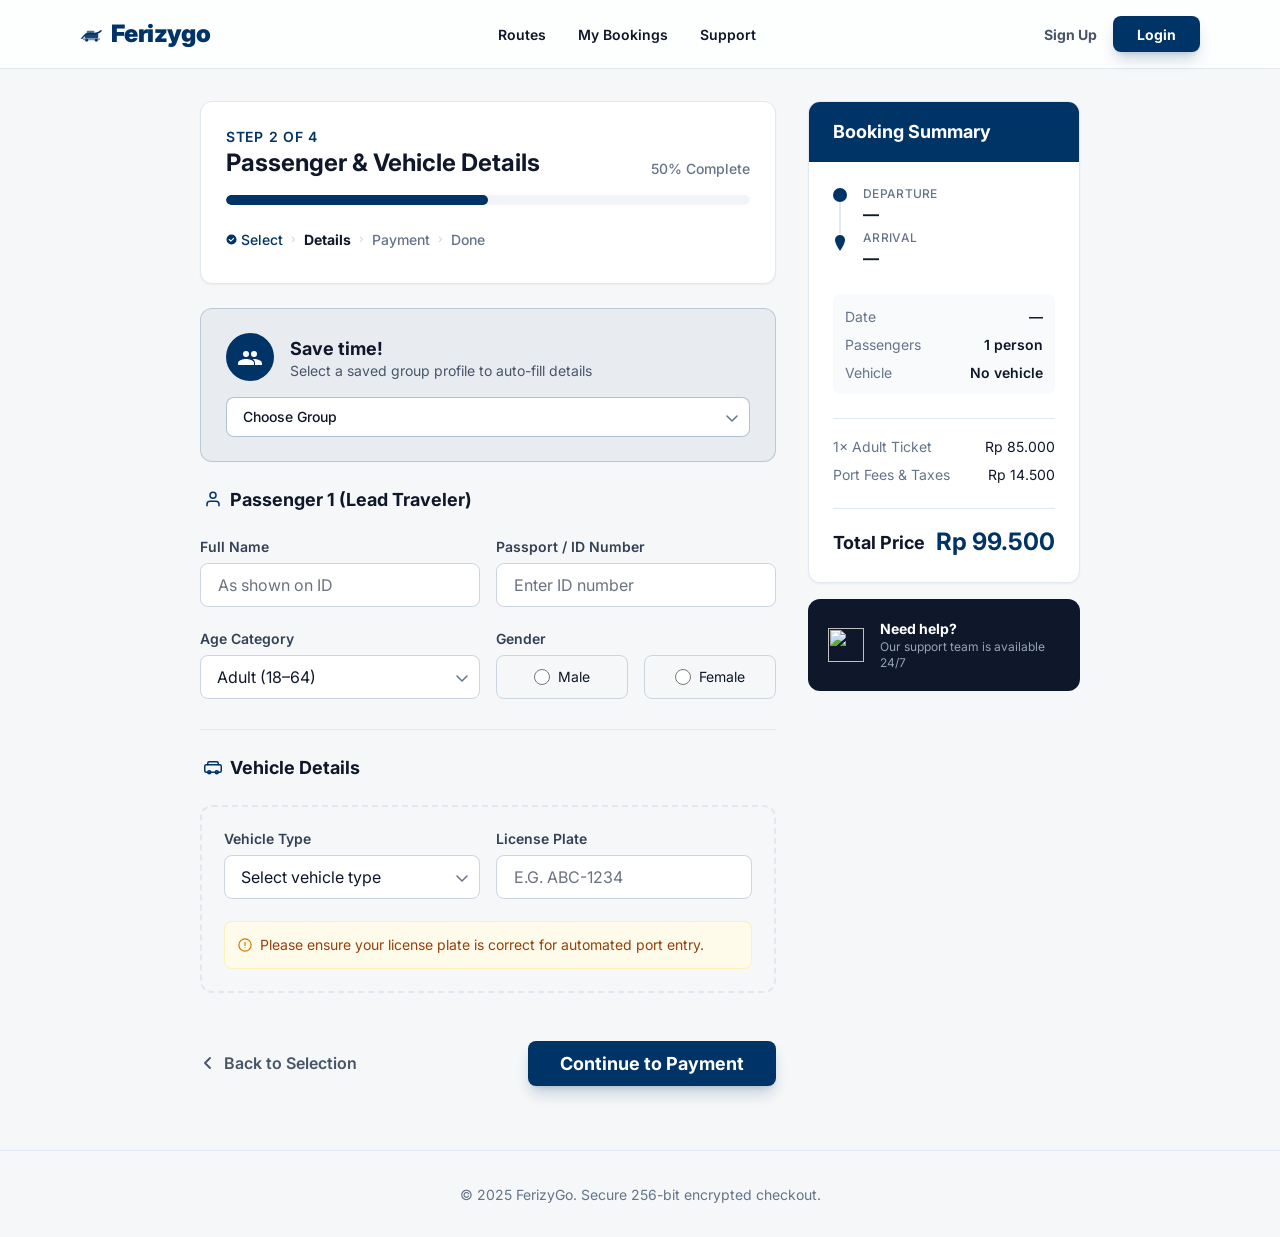
==== commit 9db57f50: "add an sso login" ====
--- a/checkout.html
+++ b/checkout.html
@@ -28,7 +28,7 @@
   <header class="lp-header">
     <div class="lp-header-inner">
       <a href="landing.html" class="lp-logo">
-        <svg width="23" height="25" viewBox="0 0 48 48" fill="none">
+        <svg width="23" height="25" viewBox="0 0 48 48" fill="none" xmlns="http://www.w3.org/2000/svg">
           <path d="M4 32 Q12 20 24 22 Q36 24 44 16" stroke="#003366" stroke-width="3" stroke-linecap="round" fill="none"/>
           <rect x="10" y="22" width="28" height="10" rx="2" fill="#003366" opacity="0.9"/>
           <rect x="14" y="16" width="16" height="8" rx="2" fill="#003366" opacity="0.7"/>
@@ -36,8 +36,9 @@
           <circle cx="14" cy="36" r="3" fill="#003366"/>
           <circle cx="34" cy="36" r="3" fill="#003366"/>
         </svg>
-        <span class="lp-logo-text">FerizyGo</span>
+        <span class="lp-logo-text">Ferizygo</span>
       </a>
+
       <nav>
         <ul class="lp-nav">
           <li><a href="#">Routes</a></li>
@@ -45,9 +46,10 @@
           <li><a href="#">Support</a></li>
         </ul>
       </nav>
+
       <div class="lp-header-actions">
-        <a href="sign-up.html" class="lp-btn-ghost">Sign Up</a>
-        <a href="sign-in.html" class="lp-btn-navy">Login</a>
+        <button type="button" class="lp-btn-ghost">Sign Up</button>
+        <button type="button" class="lp-btn-navy">Login</button>
       </div>
     </div>
   </header>
--- a/landing.css
+++ b/landing.css
@@ -487,7 +487,7 @@
   padding-bottom: 48px;
 }
 
-.lp-footer-brand { }
+
 
 .lp-footer-logo {
   display: flex;
@@ -870,6 +870,63 @@
 
 .lp-auth-close:hover {
   color: var(--lp-text);
+}
+
+.lp-auth-social-btn {
+  display: flex;
+  align-items: center;
+  justify-content: center;
+  gap: 12px;
+  width: 100%;
+  height: 44px;
+  background: white;
+  border: 1px solid var(--lp-border);
+  border-radius: var(--lp-r-sm);
+  font-size: 0.9rem;
+  font-weight: 600;
+  color: var(--lp-text);
+  font-family: inherit;
+  cursor: pointer;
+  transition: background 0.15s, border-color 0.15s;
+  margin-bottom: 20px;
+}
+
+.lp-auth-social-btn:hover {
+  background: var(--lp-card-bg);
+  border-color: var(--lp-light);
+}
+
+.lp-auth-social-icon {
+  width: 18px;
+  height: 18px;
+  display: flex;
+  align-items: center;
+  justify-content: center;
+}
+
+.lp-auth-social-icon img {
+  width: 100%;
+  height: 100%;
+  object-fit: contain;
+}
+
+.lp-auth-divider {
+  display: flex;
+  align-items: center;
+  margin-bottom: 20px;
+}
+
+.lp-auth-divider-line {
+  flex: 1;
+  height: 1px;
+  background: var(--lp-border);
+}
+
+.lp-auth-divider-text {
+  font-size: 0.8rem;
+  color: var(--lp-muted);
+  padding: 0 12px;
+  white-space: nowrap;
 }
 
 /* ── Responsive ──────────────────────────────────────────── */
